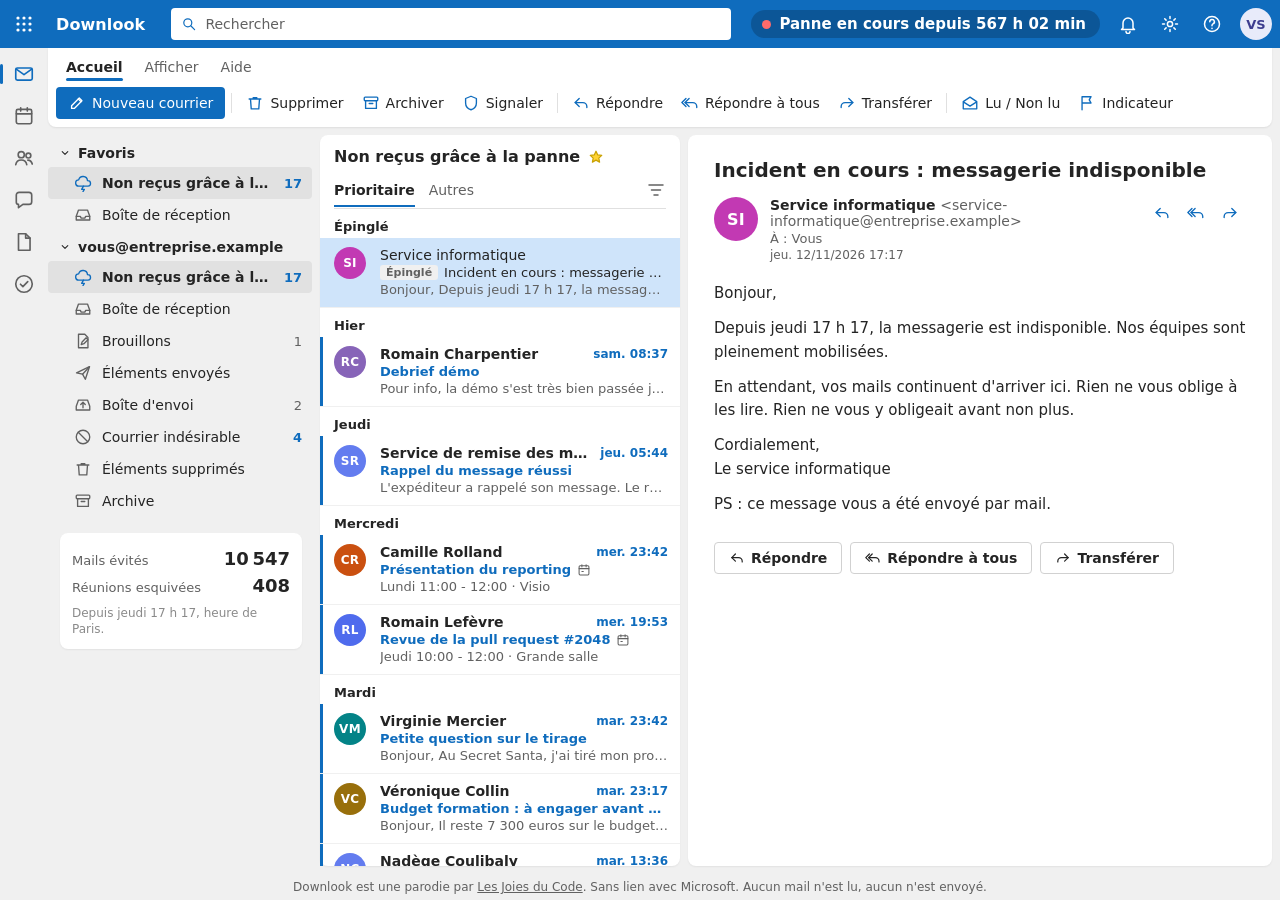
==== index.html @ 026e050f "Update pinned welcome mail" ====
<!doctype html>
<html lang="fr">
<head>
<meta charset="utf-8">
<meta name="viewport" content="width=device-width, initial-scale=1, viewport-fit=cover">
<title>Courrier - Downlook</title>
<meta name="description" content="Depuis jeudi 17 h 17, la messagerie est en panne. Downlook rassemble tous les mails que vous n'avez pas reçus. Ils continuent d'arriver. Enfin, de ne pas arriver. Une parodie des Joies du Code.">
<meta name="theme-color" content="#0f6cbd">
<link rel="icon" href="favicon.svg" type="image/svg+xml">
<link rel="icon" href="favicon-32.png" sizes="32x32" type="image/png">
<link rel="apple-touch-icon" href="apple-touch-icon.png">
<link rel="canonical" href="https://lesjoiesducode.github.io/downlook/">
<meta property="og:type" content="website">
<meta property="og:site_name" content="Les Joies du Code">
<meta property="og:locale" content="fr_FR">
<meta property="og:url" content="https://lesjoiesducode.github.io/downlook/">
<meta property="og:title" content="Downlook : tous les mails que la panne vous a épargnés">
<meta property="og:description" content="Le petit point rapide, la MEP du vendredi, le &quot;ça marche pas&quot;. Ils ne sont jamais arrivés. Ils continuent de ne pas arriver.">
<meta property="og:image" content="https://lesjoiesducode.github.io/downlook/og.png">
<meta property="og:image:width" content="1200">
<meta property="og:image:height" content="630">
<meta property="og:image:alt" content="Downlook, la boîte des mails non reçus pendant la panne. Une parodie des Joies du Code.">
<meta name="twitter:card" content="summary_large_image">
<meta name="twitter:title" content="Downlook : tous les mails que la panne vous a épargnés">
<meta name="twitter:description" content="Le petit point rapide, la MEP du vendredi, le &quot;ça marche pas&quot;. Ils ne sont jamais arrivés. Ils continuent de ne pas arriver.">
<meta name="twitter:image" content="https://lesjoiesducode.github.io/downlook/og.png">
<link rel="stylesheet" href="css/style.css?v=4">
</head>
<body>
<header class="topbar">
  <button class="menu-btn" id="menuBtn" aria-label="Dossiers"><i data-i="menu"></i></button>
  <button class="waffle" data-toast="apps" aria-label="Applications"><i data-i="dots"></i></button>
  <div class="brandname">Downlook</div>
  <button class="search" data-toast="search"><i data-i="search"></i><span>Rechercher</span></button>
  <div class="top-right">
    <div class="outage" id="outage" title="Durée de la panne"><span class="dot"></span><span id="outageText">Panne en cours</span></div>
    <button class="tb-ico" data-toast="bell" aria-label="Notifications"><i data-i="bell"></i></button>
    <button class="tb-ico" data-toast="settings" aria-label="Paramètres"><i data-i="gear"></i></button>
    <button class="tb-ico" data-toast="help" aria-label="Aide"><i data-i="help"></i></button>
    <div class="me" aria-hidden="true">VS</div>
  </div>
</header>

<div class="shell">
  <nav class="rail" aria-label="Applications">
    <button class="on" aria-label="Courrier"><i data-i="mail"></i></button>
    <button data-toast="calendar" aria-label="Calendrier"><i data-i="calendar"></i></button>
    <button data-toast="people" aria-label="Contacts"><i data-i="people"></i></button>
    <button data-toast="chat" aria-label="Messagerie instantanée"><i data-i="chat"></i></button>
    <button data-toast="files" aria-label="Fichiers"><i data-i="file"></i></button>
    <button data-toast="todo" aria-label="Tâches"><i data-i="check"></i></button>
  </nav>

  <div class="main">
    <div class="ribbon">
      <div class="tabs">
        <button class="on">Accueil</button>
        <button data-toast="view">Afficher</button>
        <button data-toast="help">Aide</button>
      </div>
      <div class="cmds">
        <button class="cmd primary" data-act="new"><i data-i="compose"></i>Nouveau courrier</button>
        <span class="sep"></span>
        <button class="cmd" data-act="delete"><i data-i="trash"></i>Supprimer</button>
        <button class="cmd" data-act="archive"><i data-i="archive"></i>Archiver</button>
        <button class="cmd" data-act="report"><i data-i="shield"></i>Signaler</button>
        <span class="sep"></span>
        <button class="cmd" data-act="reply"><i data-i="reply"></i>Répondre</button>
        <button class="cmd" data-act="replyall"><i data-i="replyall"></i>Répondre à tous</button>
        <button class="cmd" data-act="forward"><i data-i="forward"></i>Transférer</button>
        <span class="sep"></span>
        <button class="cmd" data-act="read"><i data-i="envopen"></i>Lu / Non lu</button>
        <button class="cmd" data-act="flag"><i data-i="flag"></i>Indicateur</button>
      </div>
    </div>

    <div class="info-bar" id="infoBar"><span id="infoText"></span><button id="infoReplay">Rejouer la panne</button></div>

    <div class="panes">
      <aside class="folders" id="folders">
        <div class="f-head"><i data-i="chev"></i>Favoris</div>
        <div id="favs"></div>
        <div class="f-head"><i data-i="chev"></i>vous@entreprise.example</div>
        <div id="flist"></div>
        <div class="stats">
          <div class="row"><span>Mails évités</span><b id="statMails">0</b></div>
          <div class="row"><span>Réunions esquivées</span><b id="statMeet">0</b></div>
          <div class="hint">Depuis jeudi 17 h 17, heure de Paris.</div>
        </div>
        <div class="mob-foot">Downlook est une parodie par <a href="https://lesjoiesducode.fr/?utm_source=downlook&amp;utm_medium=parodie&amp;utm_campaign=panne-outlook" target="_blank" rel="noopener">Les Joies du Code</a>. Aucun mail n'est lu ni envoyé.</div>
      </aside>

      <section class="list" aria-label="Liste des messages">
        <div class="l-head">
          <div class="l-title"><span id="listTitle">Non reçus grâce à la panne</span><i data-i="star"></i></div>
          <div class="l-tabs">
            <button class="on" id="tabFocus">Prioritaire</button>
            <button id="tabOther">Autres</button>
            <button class="filter" data-toast="filter" aria-label="Filtrer"><i data-i="filter"></i></button>
          </div>
        </div>
        <div class="l-stats" id="lStats"></div>
        <div class="items" id="items"></div>
      </section>

      <section class="read" id="read" aria-label="Volet de lecture"></section>
    </div>
  </div>
</div>

<footer class="footer">Downlook est une parodie par <a href="https://lesjoiesducode.fr/?utm_source=downlook&amp;utm_medium=parodie&amp;utm_campaign=panne-outlook" target="_blank" rel="noopener">Les Joies du Code</a>. Sans lien avec Microsoft. Aucun mail n'est lu, aucun n'est envoyé.</footer>

<div class="scrim" id="scrim"></div>
<div class="toasts" id="toasts" aria-live="polite"></div>

<div class="modal" id="endModal" role="dialog" aria-modal="true" aria-labelledby="endTitle">
  <div class="dialog">
    <h2 id="endTitle">La panne est terminée</h2>
    <div class="end-big" id="endDur"></div>
    <p>La panne est terminée après <span id="endDur2"></span>. Vos mails sont de nouveau là. Courage.</p>
    <div class="acts">
      <button class="btn" id="endClose">Fermer</button>
      <button class="btn primary" id="endReplay">Rejouer la panne</button>
    </div>
  </div>
</div>

<div class="modal" id="capModal" role="dialog" aria-modal="true" aria-labelledby="fwdSubject">
  <div class="dialog cap">
    <div class="fwd-head"><i data-i="forward"></i><h2 id="fwdSubject">TR:</h2><button class="x" id="capClose" aria-label="Fermer"><i data-i="decline"></i></button></div>
    <div class="fwd-line"><span>De</span>Vous</div>
    <div class="fwd-line"><span>À</span>Un collègue qui ne l'a pas reçu non plus</div>
    <img id="capImg" alt="Aperçu du mail transféré">
    <div class="acts">
      <button class="btn" id="capCopy" hidden><i data-i="image"></i>Copier l'image</button>
      <a class="btn" id="capDl" download="downlook.png" href="#"><i data-i="download"></i>Télécharger</a>
      <button class="btn" id="capShare" hidden><i data-i="share"></i>Partager</button>
      <a class="btn" id="fwdLinkedin" href="#" target="_blank" rel="noopener">LinkedIn</a>
      <a class="btn" id="fwdX" href="#" target="_blank" rel="noopener">X</a>
      <button class="btn primary" id="fwdLink" hidden><i data-i="link"></i>Copier le lien</button>
    </div>
  </div>
</div>

<script src="js/mails-special.js?v=4"></script>
<script src="js/mails-extra.js?v=1"></script>
<script src="js/app.js?v=5"></script>
</body>
</html>
---- css/style.css ----
/* Downlook : faux webmail parodique. Icônes et visuels maison, aucun asset Microsoft. */
:root {
  --brand: #0f6cbd;
  --brand-dark: #115ea3;
  --brand-light: #ebf3fc;
  --sel: #cfe4fa;
  --bg: #f0f0f0;
  --pane: #ffffff;
  --text: #242424;
  --muted: #616161;
  --faint: #8a8a8a;
  --line: #e0e0e0;
  --hover: #f5f5f5;
  --red: #c50f1f;
  --gold: #a76a00;
  --gold-bg: #fff4ce;
  --font: "Segoe UI", "Segoe UI Web (West European)", system-ui, -apple-system, BlinkMacSystemFont, Roboto, "Helvetica Neue", Arial, sans-serif;
}
* { box-sizing: border-box; }
html, body { height: 100%; margin: 0; }
body {
  font-family: var(--font); font-size: 14px; color: var(--text); background: var(--bg);
  overflow: hidden; -webkit-font-smoothing: antialiased; -webkit-tap-highlight-color: transparent;
}
button { font: inherit; color: inherit; background: none; border: 0; cursor: pointer; padding: 0; }
a { color: var(--brand); }
svg { display: block; flex: none; }
.ico { width: 20px; height: 20px; fill: none; stroke: currentColor; stroke-width: 1.5; stroke-linecap: round; stroke-linejoin: round; }

/* ---------- Barre du haut ---------- */
.topbar {
  height: 48px; background: var(--brand); color: #fff; display: flex; align-items: center;
  padding: 0 8px 0 0; gap: 8px; position: relative; z-index: 5;
}
.topbar .waffle { width: 48px; height: 48px; display: grid; place-items: center; }
.topbar .waffle:hover, .topbar .tb-ico:hover { background: var(--brand-dark); }
.brandname { font-size: 16px; font-weight: 600; letter-spacing: .1px; padding-right: 12px; white-space: nowrap; }
.menu-btn { display: none; width: 44px; height: 48px; place-items: center; }
.search {
  flex: 1; max-width: 560px; margin: 0 auto; height: 32px; border-radius: 4px; background: #fff;
  color: var(--muted); display: flex; align-items: center; gap: 8px; padding: 0 10px; text-align: left;
}
.search .ico { width: 16px; height: 16px; color: var(--brand); }
.top-right { display: flex; align-items: center; gap: 2px; margin-left: auto; }
.outage {
  display: flex; align-items: center; gap: 8px; background: rgba(0,0,0,.2); border-radius: 16px;
  padding: 5px 14px 5px 11px; font-size: 15px; font-weight: 600; white-space: nowrap; margin-right: 6px; font-variant-numeric: tabular-nums;
}
.outage .dot { width: 9px; height: 9px; border-radius: 50%; background: #ff6b6b; box-shadow: 0 0 0 0 rgba(255,107,107,.7); animation: pulse 2s infinite; }
.outage .sm { display: none; }
.outage.ended .dot { background: #6ee7a0; animation: none; }
@keyframes pulse { 0% { box-shadow: 0 0 0 0 rgba(255,107,107,.7); } 70% { box-shadow: 0 0 0 7px rgba(255,107,107,0); } 100% { box-shadow: 0 0 0 0 rgba(255,107,107,0); } }
.tb-ico { width: 40px; height: 48px; display: grid; place-items: center; }
.me {
  width: 32px; height: 32px; border-radius: 50%; background: #e8ebfa; color: #3d3d8f; font-weight: 600;
  font-size: 13px; display: grid; place-items: center; margin-left: 6px;
}

/* ---------- Corps ---------- */
.shell { display: flex; height: calc(100% - 48px - 26px); }
.rail { width: 48px; display: flex; flex-direction: column; align-items: center; padding-top: 6px; gap: 2px; }
.rail button { width: 40px; height: 40px; border-radius: 6px; display: grid; place-items: center; color: var(--muted); position: relative; }
.rail button:hover { background: #e6e6e6; }
.rail button.on { color: var(--brand); }
.rail button.on::before { content: ""; position: absolute; left: -4px; top: 10px; bottom: 10px; width: 3px; border-radius: 2px; background: var(--brand); }
.rail .ico { width: 22px; height: 22px; }
.main { flex: 1; display: flex; flex-direction: column; min-width: 0; padding: 0 8px 8px 0; }

/* Ruban */
.ribbon { background: var(--pane); border-radius: 0 0 8px 8px; box-shadow: 0 1px 2px rgba(0,0,0,.08); margin-bottom: 8px; }
.tabs { display: flex; gap: 2px; padding: 4px 8px 0; }
.tabs button { padding: 7px 10px 8px; font-size: 14px; color: var(--muted); position: relative; border-radius: 4px; }
.tabs button.on { color: var(--text); font-weight: 600; }
.tabs button.on::after { content: ""; position: absolute; left: 10px; right: 10px; bottom: 2px; height: 3px; border-radius: 2px; background: var(--brand); }
.tabs button:hover { background: var(--hover); }
.cmds { display: flex; align-items: center; gap: 2px; padding: 4px 8px 8px; overflow: hidden; }
.cmd { display: flex; align-items: center; gap: 6px; height: 32px; padding: 0 8px; border-radius: 4px; white-space: nowrap; }
.cmd:hover { background: var(--hover); }
.cmd .ico { width: 18px; height: 18px; color: var(--brand); }
.cmd.primary { background: var(--brand); color: #fff; padding: 0 12px; }
.cmd.primary .ico { color: #fff; }
.cmd.primary:hover { background: var(--brand-dark); }
.cmd.accent { color: var(--brand); font-weight: 600; border: 1px solid #b4d6fa; }
.sep { width: 1px; height: 20px; background: var(--line); margin: 0 4px; flex: none; }

.info-bar {
  display: none; background: #fff4ce; border: 1px solid #f2d68b; color: #4d3800; border-radius: 6px;
  padding: 8px 12px; margin-bottom: 8px; font-size: 13px; align-items: center; gap: 10px;
}
.info-bar.show { display: flex; }
.info-bar button { color: var(--brand); font-weight: 600; margin-left: auto; }

.panes { flex: 1; display: flex; gap: 8px; min-height: 0; }

/* Volet des dossiers */
.folders { width: 264px; flex: none; overflow-y: auto; padding: 2px 0 8px; }
.f-head { display: flex; align-items: center; gap: 6px; padding: 8px 10px 6px; font-weight: 600; font-size: 14px; }
.f-head .ico { width: 14px; height: 14px; }
.folder {
  width: 100%; display: flex; align-items: center; gap: 10px; padding: 0 10px 0 26px; height: 32px;
  border-radius: 4px; text-align: left; font-size: 14px;
}
.folder .ico { width: 18px; height: 18px; color: var(--muted); }
.folder:hover { background: #e6e6e6; }
.folder.on { background: #e1e1e1; font-weight: 600; }
.folder.on .ico { color: var(--brand); }
.folder .name { flex: 1; overflow: hidden; text-overflow: ellipsis; white-space: nowrap; }
.folder .count { color: var(--brand); font-weight: 600; font-size: 13px; }
.folder .count.grey { color: var(--muted); font-weight: 400; }
.stats { margin: 16px 10px 0 12px; padding: 12px; background: var(--pane); border-radius: 8px; box-shadow: 0 1px 2px rgba(0,0,0,.06); }
.stats .row { display: flex; justify-content: space-between; align-items: baseline; padding: 3px 0; font-size: 13px; color: var(--muted); }
.stats .row b { font-size: 18px; color: var(--text); font-variant-numeric: tabular-nums; }
.stats .hint { font-size: 12px; color: var(--faint); margin-top: 6px; line-height: 1.35; }

/* Liste des messages */
.list { width: 360px; flex: none; background: var(--pane); border-radius: 8px; display: flex; flex-direction: column; min-height: 0; box-shadow: 0 1px 2px rgba(0,0,0,.06); }
.l-head { padding: 12px 14px 0; }
.l-title { display: flex; align-items: center; gap: 8px; font-size: 16px; font-weight: 600; }
.l-title .ico { width: 16px; height: 16px; color: #c9a100; fill: #ffd335; stroke: #c9a100; }
.l-tabs { display: flex; align-items: center; gap: 14px; margin-top: 8px; border-bottom: 1px solid var(--line); }
.l-tabs button { padding: 6px 0 8px; font-size: 14px; color: var(--muted); position: relative; }
.l-tabs button.on { color: var(--text); font-weight: 600; }
.l-tabs button.on::after { content: ""; position: absolute; left: 0; right: 0; bottom: -1px; height: 2px; background: var(--brand); }
.l-tabs .filter { margin-left: auto; color: var(--muted); }
.l-stats { display: none; font-size: 12px; color: var(--muted); padding: 6px 14px 0; }
.items { flex: 1; overflow-y: auto; overscroll-behavior: contain; }
.grp { padding: 10px 14px 4px; font-size: 13px; font-weight: 600; color: var(--text); display: flex; align-items: center; gap: 6px; }
.item {
  display: grid; grid-template-columns: 36px 1fr auto; gap: 2px 10px; padding: 9px 12px 10px 14px; position: relative;
  border-bottom: 1px solid #f0f0f0; cursor: pointer; width: 100%; text-align: left;
}
.item:hover { background: var(--hover); }
.item.sel { background: var(--sel); }
.item.unread::before { content: ""; position: absolute; left: 0; top: 0; bottom: 0; width: 3px; background: var(--brand); }
.item .av { grid-row: 1 / span 3; }
.item .from { font-size: 14px; overflow: hidden; white-space: nowrap; text-overflow: ellipsis; }
.item.unread .from { font-weight: 600; }
.item .time { font-size: 12px; color: var(--muted); white-space: nowrap; align-self: center; }
.item.unread .time { color: var(--brand); font-weight: 600; }
.item .subj { grid-column: 2 / span 2; font-size: 13px; overflow: hidden; white-space: nowrap; text-overflow: ellipsis; display: flex; gap: 6px; align-items: center; }
.item.unread .subj { color: var(--brand); font-weight: 600; }
.item .subj .s { overflow: hidden; text-overflow: ellipsis; }
.item .prev { grid-column: 2 / span 2; font-size: 13px; color: var(--muted); overflow: hidden; white-space: nowrap; text-overflow: ellipsis; }
.item .marks { display: inline-flex; gap: 4px; align-items: center; flex: none; }
.item .marks .ico { width: 14px; height: 14px; color: var(--muted); }
.imp { color: var(--red); font-weight: 700; flex: none; }
.badge { font-size: 11px; font-weight: 600; padding: 1px 6px; border-radius: 3px; flex: none; }
.badge.rare { background: var(--gold-bg); color: var(--gold); border: 1px solid #f2d68b; }
.badge.inv { background: var(--brand-light); color: var(--brand); }
.badge.pin { background: #f0f0f0; color: var(--muted); }
.item.arrive { animation: arrive .45s ease-out; }
@keyframes arrive { from { opacity: 0; transform: translateY(-14px); background: #e8f2fd; } to { opacity: 1; transform: none; } }
.item.leaving { animation: leave 1.4s ease-in forwards; pointer-events: none; }
.item .fate { display: none; }
.item.leaving .fate { display: block; position: absolute; inset: 0; background: rgba(255,255,255,.92); color: var(--red); font-weight: 600; font-size: 13px; display: flex; align-items: center; justify-content: center; gap: 6px; }
@keyframes leave { 0% { opacity: 1; } 55% { opacity: 1; transform: none; max-height: 90px; } 100% { opacity: 0; transform: translateX(60%) rotate(4deg); max-height: 0; padding: 0; } }
.empty { padding: 48px 24px; text-align: center; color: var(--muted); }
.empty .big { font-size: 16px; color: var(--text); font-weight: 600; margin: 14px 0 6px; }
.empty svg { margin: 0 auto; width: 96px; height: 96px; }

/* Pastilles à initiales */
.av { width: 32px; height: 32px; border-radius: 50%; color: #fff; font-size: 12px; font-weight: 600; display: grid; place-items: center; letter-spacing: .3px; }
.av.lg { width: 44px; height: 44px; font-size: 16px; }

/* Volet de lecture */
.read { flex: 1; min-width: 0; background: var(--pane); border-radius: 8px; overflow-y: auto; box-shadow: 0 1px 2px rgba(0,0,0,.06); position: relative; }
.r-mobilebar { display: none; }
.r-inner { padding: 18px 26px 40px; max-width: 980px; }
.r-subject { font-size: 20px; font-weight: 600; margin: 4px 0 14px; line-height: 1.3; display: flex; gap: 10px; align-items: flex-start; }
.r-subject .badge { margin-top: 4px; }
.r-card { border-radius: 8px; }
.r-from { display: flex; gap: 12px; align-items: flex-start; }
.r-from .who { flex: 1; min-width: 0; }
.r-from .name { font-weight: 600; font-size: 14px; }
.r-from .addr { color: var(--muted); font-weight: 400; }
.r-from .to { color: var(--muted); font-size: 13px; margin-top: 2px; }
.r-from .date { color: var(--muted); font-size: 12px; margin-top: 2px; }
.r-acts { display: flex; gap: 2px; flex: none; }
.r-acts button { width: 32px; height: 32px; border-radius: 4px; display: grid; place-items: center; color: var(--brand); }
.r-acts button:hover { background: var(--hover); }
.r-acts .ico { width: 18px; height: 18px; }
.banner { margin: 14px 0 0; padding: 8px 12px; border-radius: 4px; font-size: 13px; display: flex; gap: 8px; align-items: center; }
.banner.rare { background: var(--gold-bg); color: #4d3800; border: 1px solid #f2d68b; }
.banner.imp { background: #fdf3f4; color: #8a1520; }
.banner.ghost { background: #fdf3f4; color: #8a1520; }
.atts { display: flex; flex-wrap: wrap; gap: 8px; margin-top: 14px; }
.att { display: flex; align-items: center; gap: 8px; border: 1px solid var(--line); border-radius: 4px; padding: 6px 10px; font-size: 13px; max-width: 100%; }
.att .ico { color: var(--muted); width: 18px; height: 18px; }
.att span { overflow: hidden; text-overflow: ellipsis; white-space: nowrap; }
.r-body { margin-top: 20px; font-size: 15px; line-height: 1.55; max-width: 700px; overflow-wrap: anywhere; }
.r-body p { margin: 0 0 12px; }
.r-body a { word-break: break-word; }
.meme { margin: 6px 0 12px; max-width: 520px; }
.meme img { width: 100%; height: auto; border-radius: 4px; border: 1px solid var(--line); display: block; background: #f5f5f5; min-height: 120px; }
.meme .cap { font-size: 12px; color: var(--muted); margin-top: 6px; }
.tag { margin-top: 18px; padding: 10px 12px; background: #f5f5f5; border-left: 3px solid #c8c8c8; color: var(--muted); font-size: 13px; font-style: italic; max-width: 700px; }
.r-foot { margin-top: 26px; display: flex; gap: 8px; flex-wrap: wrap; }
.btn { height: 32px; padding: 0 14px; border-radius: 4px; border: 1px solid #d1d1d1; background: #fff; display: inline-flex; align-items: center; gap: 6px; font-weight: 600; font-size: 14px; }
.btn:hover { background: var(--hover); }
.btn .ico { width: 16px; height: 16px; }
.btn.primary { background: var(--brand); color: #fff; border-color: var(--brand); }
.btn.primary:hover { background: var(--brand-dark); }
.status-line { margin-top: 18px; font-size: 12px; color: var(--faint); }

/* Invitation */
.invite { margin-top: 16px; border: 1px solid var(--line); border-radius: 8px; overflow: hidden; max-width: 700px; }
.invite .i-top { display: flex; gap: 14px; padding: 14px 16px; align-items: flex-start; }
.invite .cal { width: 46px; flex: none; border-radius: 6px; overflow: hidden; text-align: center; border: 1px solid var(--line); }
.invite .cal .m { background: var(--brand); color: #fff; font-size: 11px; font-weight: 600; padding: 2px 0; text-transform: uppercase; }
.invite .cal .d { font-size: 20px; font-weight: 600; padding: 2px 0 4px; }
.invite .i-title { font-weight: 600; font-size: 15px; }
.invite .i-meta { color: var(--muted); font-size: 13px; margin-top: 3px; line-height: 1.45; }
.invite .i-btns { display: flex; gap: 8px; padding: 10px 16px 14px; position: relative; min-height: 56px; flex-wrap: wrap; }
.invite .i-btns .btn { font-weight: 600; }
.btn.accept .ico { color: #107c10; }
.btn.tent .ico { color: #8a8886; }
.btn.decline .ico { color: var(--red); }
.btn.flee { transition: transform .18s ease-out; position: relative; z-index: 2; }
.invite.ghosted { opacity: .55; filter: grayscale(1); }

/* Notifications */
.toasts { position: fixed; right: 16px; bottom: 40px; display: flex; flex-direction: column; gap: 8px; z-index: 40; pointer-events: none; }
.toast {
  pointer-events: auto; background: #fff; border-radius: 8px; box-shadow: 0 8px 24px rgba(0,0,0,.18), 0 0 2px rgba(0,0,0,.2);
  width: 340px; max-width: calc(100vw - 32px); padding: 12px 14px; display: flex; gap: 10px; align-items: flex-start; animation: tin .25s ease-out;
}
.toast.msg { cursor: pointer; }
.toast .t-body { min-width: 0; flex: 1; }
.toast .t-title { font-weight: 600; font-size: 13px; overflow: hidden; text-overflow: ellipsis; white-space: nowrap; }
.toast .t-text { font-size: 13px; color: var(--muted); overflow: hidden; text-overflow: ellipsis; display: -webkit-box; -webkit-line-clamp: 2; -webkit-box-orient: vertical; }
.toast.out { animation: tout .25s ease-in forwards; }
@keyframes tin { from { opacity: 0; transform: translateY(10px); } to { opacity: 1; transform: none; } }
@keyframes tout { to { opacity: 0; transform: translateY(10px); } }

/* Bas de page */
.footer { height: 26px; line-height: 26px; text-align: center; font-size: 12px; color: var(--muted); padding: 0 12px; white-space: nowrap; overflow: hidden; }
.footer a { color: var(--muted); }
.footer, .mob-foot { text-overflow: ellipsis; }

/* Fenêtres modales */
.modal { position: fixed; inset: 0; background: rgba(0,0,0,.4); display: none; align-items: center; justify-content: center; z-index: 50; padding: 16px; }
.modal.show { display: flex; }
.dialog { background: #fff; border-radius: 8px; box-shadow: 0 24px 48px rgba(0,0,0,.25); max-width: 560px; width: 100%; max-height: calc(100% - 16px); overflow: auto; padding: 22px 24px 20px; }
.dialog h2 { margin: 0 0 10px; font-size: 20px; font-weight: 600; }
.dialog p { margin: 0 0 10px; line-height: 1.5; color: #3b3b3b; }
.dialog .acts { display: flex; gap: 8px; justify-content: flex-end; flex-wrap: wrap; margin-top: 16px; }
.dialog.cap { max-width: 640px; }
.fwd-head { display: flex; align-items: center; gap: 10px; margin-bottom: 10px; }
.fwd-head .ico { color: var(--brand); }
.fwd-head h2 { flex: 1; margin: 0; font-size: 18px; overflow: hidden; text-overflow: ellipsis; white-space: nowrap; }
.fwd-head .x { width: 32px; height: 32px; display: grid; place-items: center; border-radius: 4px; color: var(--muted); }
.fwd-head .x:hover { background: var(--hover); }
.fwd-line { display: flex; gap: 12px; padding: 7px 0; border-bottom: 1px solid var(--line); font-size: 14px; }
.fwd-line span { width: 26px; color: var(--muted); }
.dialog.cap .acts { justify-content: flex-start; }
.dialog.cap .acts a.btn { text-decoration: none; color: var(--text); }
.dialog.cap img { margin-top: 14px; }
.dialog.cap img { width: 100%; height: auto; border: 1px solid var(--line); border-radius: 4px; display: block; }
.end-big { font-size: 34px; font-weight: 700; color: var(--brand); margin: 6px 0 12px; font-variant-numeric: tabular-nums; }

/* Tiroir mobile */
.scrim { display: none; }

/* ---------- Mobile ---------- */
@media (max-width: 860px) {
  .rail, .ribbon, .top-right .tb-ico, .topbar .waffle { display: none; }
  .menu-btn { display: grid; }
  .brandname { padding-right: 4px; font-size: 17px; }
  .search { display: none; }
  .outage { font-size: 14px; padding: 5px 11px 5px 9px; margin-right: 0; }
  .outage .lg { display: none; }
  .outage .sm { display: inline; }
  .topbar { overflow: hidden; }
  .me { width: 30px; height: 30px; margin-left: 4px; }
  .shell { height: calc(100% - 48px); }
  .main { padding: 0; }
  .panes { gap: 0; }
  .info-bar { margin: 6px 6px 0; }
  .folders {
    position: fixed; top: 0; left: 0; bottom: 0; width: 290px; max-width: 86vw; background: var(--bg); z-index: 30;
    transform: translateX(-102%); transition: transform .22s ease-out; padding-top: 10px; box-shadow: 0 0 30px rgba(0,0,0,.2);
  }
  body.drawer .folders { transform: none; }
  body.drawer .scrim { display: block; position: fixed; inset: 0; background: rgba(0,0,0,.35); z-index: 25; }
  .list { width: 100%; border-radius: 0; box-shadow: none; }
  .l-stats { display: block; }
  .read { position: fixed; inset: 0; z-index: 20; border-radius: 0; transform: translateX(100%); transition: transform .22s ease-out; visibility: hidden; }
  body.reading .read { transform: none; visibility: visible; }
  .r-mobilebar {
    display: flex; position: sticky; top: 0; height: 48px; background: var(--brand); color: #fff; align-items: center; z-index: 3; padding-right: 4px;
  }
  .r-mobilebar button { height: 48px; padding: 0 10px; display: flex; align-items: center; gap: 6px; font-size: 14px; }
  .r-mobilebar .back { padding: 0 6px 0 10px; }
  .r-mobilebar .sp { flex: 1; }
  .r-inner { padding: 14px 16px 60px; }
  .r-subject { font-size: 19px; }
  .r-acts { display: none; }
  .r-body { font-size: 15px; }
  .footer { display: none; }
  .toasts { left: 8px; right: 8px; top: 54px; bottom: auto; align-items: center; }
  .toast { width: 100%; }
  .stats { margin-top: 14px; }
  .folders .mob-foot { display: block; }
}
.mob-foot { display: none; margin: 18px 12px 0; font-size: 12px; color: var(--muted); line-height: 1.4; }
.mob-foot a { color: var(--muted); }

@media (prefers-reduced-motion: reduce) {
  *, *::before, *::after { animation: none !important; transition: none !important; }
  .item.leaving { display: none; }
}
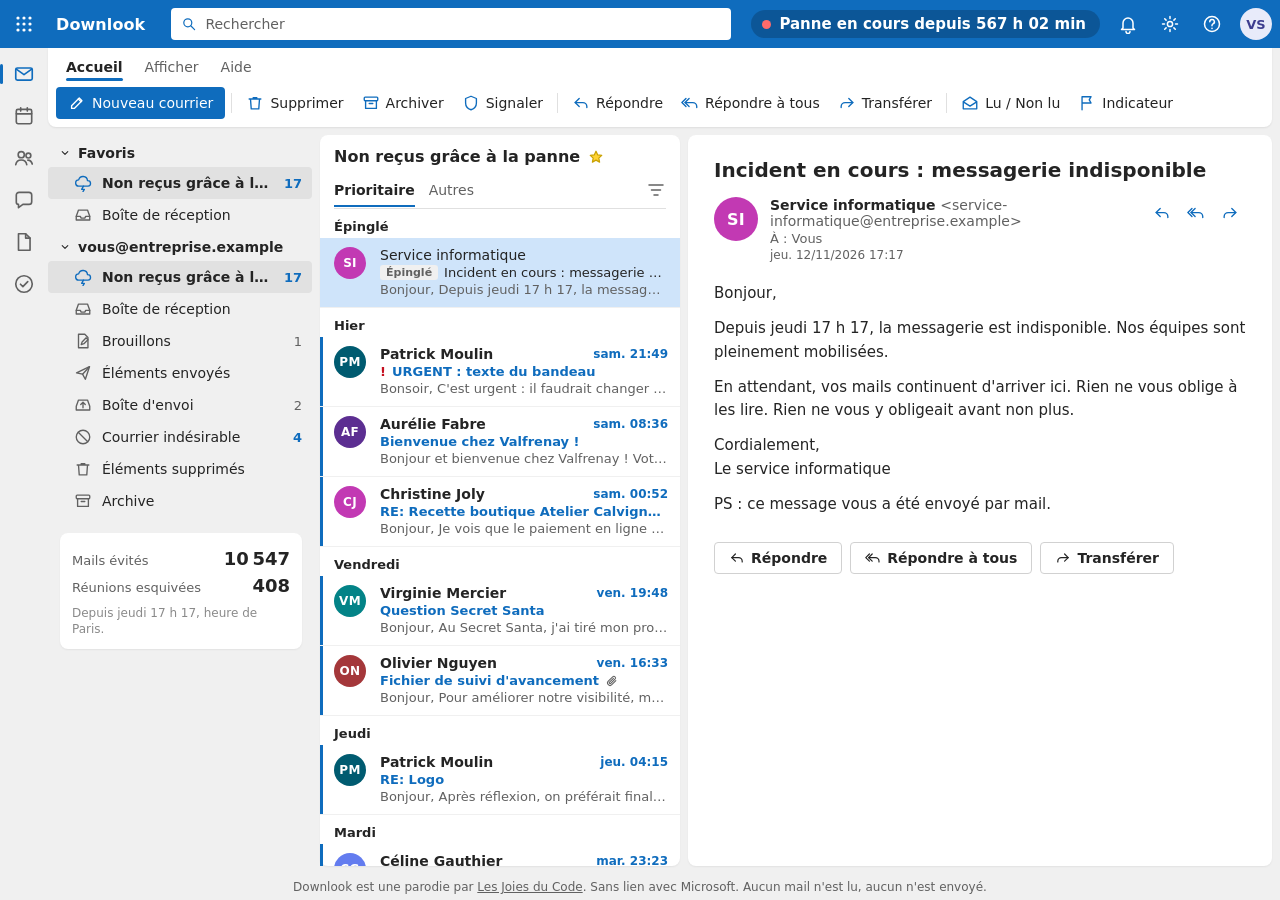
==== commit c77bfc47: "Add mail deletion, scheduled invites and new share image" ====
--- a/index.html
+++ b/index.html
@@ -16,15 +16,17 @@
 <meta property="og:url" content="https://lesjoiesducode.github.io/downlook/">
 <meta property="og:title" content="Downlook : tous les mails que la panne vous a épargnés">
 <meta property="og:description" content="Le petit point rapide, la MEP du vendredi, le &quot;ça marche pas&quot;. Ils ne sont jamais arrivés. Ils continuent de ne pas arriver.">
-<meta property="og:image" content="https://lesjoiesducode.github.io/downlook/og.png">
+<meta property="og:image" content="https://lesjoiesducode.github.io/downlook/og-image.jpg">
+<meta property="og:image:type" content="image/jpeg">
 <meta property="og:image:width" content="1200">
-<meta property="og:image:height" content="630">
-<meta property="og:image:alt" content="Downlook, la boîte des mails non reçus pendant la panne. Une parodie des Joies du Code.">
+<meta property="og:image:height" content="675">
+<meta property="og:image:alt" content="Downlook, une parodie de webmail par Les Joies du Code">
 <meta name="twitter:card" content="summary_large_image">
 <meta name="twitter:title" content="Downlook : tous les mails que la panne vous a épargnés">
 <meta name="twitter:description" content="Le petit point rapide, la MEP du vendredi, le &quot;ça marche pas&quot;. Ils ne sont jamais arrivés. Ils continuent de ne pas arriver.">
-<meta name="twitter:image" content="https://lesjoiesducode.github.io/downlook/og.png">
-<link rel="stylesheet" href="css/style.css?v=4">
+<meta name="twitter:image" content="https://lesjoiesducode.github.io/downlook/og-image.jpg">
+<meta name="twitter:image:alt" content="Downlook, une parodie de webmail par Les Joies du Code">
+<link rel="stylesheet" href="css/style.css?v=6">
 </head>
 <body>
 <header class="topbar">
@@ -142,8 +144,8 @@
   </div>
 </div>
 
-<script src="js/mails-special.js?v=4"></script>
-<script src="js/mails-extra.js?v=1"></script>
-<script src="js/app.js?v=5"></script>
+<script src="js/mails-special.js?v=5"></script>
+<script src="js/mails-extra.js?v=2"></script>
+<script src="js/app.js?v=7"></script>
 </body>
 </html>
--- a/css/style.css
+++ b/css/style.css
@@ -143,6 +143,14 @@
 .item .prev { grid-column: 2 / span 2; font-size: 13px; color: var(--muted); overflow: hidden; white-space: nowrap; text-overflow: ellipsis; }
 .item .marks { display: inline-flex; gap: 4px; align-items: center; flex: none; }
 .item .marks .ico { width: 14px; height: 14px; color: var(--muted); }
+.item .del { position: absolute; right: 8px; top: 7px; width: 28px; height: 28px; border-radius: 4px; display: none; place-items: center; color: var(--muted); background: inherit; }
+.item:hover .del { display: grid; }
+.item:hover .time { visibility: hidden; }
+.item .del:hover { background: #e6e6e6; color: var(--red); }
+.item .del .ico { width: 16px; height: 16px; }
+.toast.undo { align-items: center; }
+.undo-btn { color: var(--brand); font-weight: 600; padding: 4px 8px; border-radius: 4px; flex: none; }
+.undo-btn:hover { background: var(--brand-light); }
 .imp { color: var(--red); font-weight: 700; flex: none; }
 .badge { font-size: 11px; font-weight: 600; padding: 1px 6px; border-radius: 3px; flex: none; }
 .badge.rare { background: var(--gold-bg); color: var(--gold); border: 1px solid #f2d68b; }
@@ -289,6 +297,7 @@
   .r-mobilebar {
     display: flex; position: sticky; top: 0; height: 48px; background: var(--brand); color: #fff; align-items: center; z-index: 3; padding-right: 4px;
   }
+  .item .del { display: none !important; }
   .r-mobilebar button { height: 48px; padding: 0 10px; display: flex; align-items: center; gap: 6px; font-size: 14px; }
   .r-mobilebar .back { padding: 0 6px 0 10px; }
   .r-mobilebar .sp { flex: 1; }
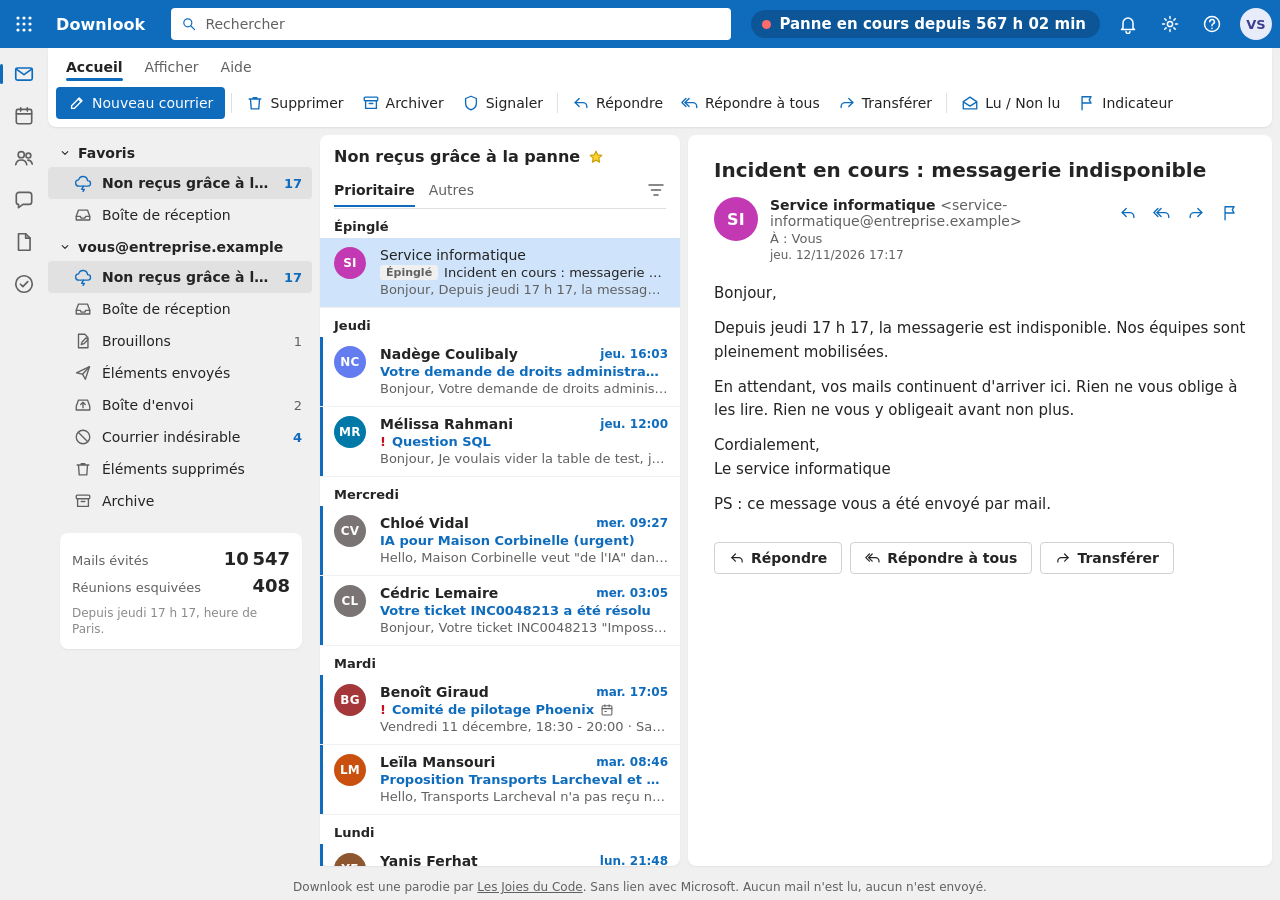
==== commit cb557933: "Add compose, archive, flags and job priorities" ====
--- a/index.html
+++ b/index.html
@@ -26,7 +26,7 @@
 <meta name="twitter:description" content="Le petit point rapide, la MEP du vendredi, le &quot;ça marche pas&quot;. Ils ne sont jamais arrivés. Ils continuent de ne pas arriver.">
 <meta name="twitter:image" content="https://lesjoiesducode.github.io/downlook/og-image.jpg">
 <meta name="twitter:image:alt" content="Downlook, une parodie de webmail par Les Joies du Code">
-<link rel="stylesheet" href="css/style.css?v=6">
+<link rel="stylesheet" href="css/style.css?v=7">
 </head>
 <body>
 <header class="topbar">
@@ -112,6 +112,14 @@
 
 <footer class="footer">Downlook est une parodie par <a href="https://lesjoiesducode.fr/?utm_source=downlook&amp;utm_medium=parodie&amp;utm_campaign=panne-outlook" target="_blank" rel="noopener">Les Joies du Code</a>. Sans lien avec Microsoft. Aucun mail n'est lu, aucun n'est envoyé.</footer>
 
+<div class="compose" id="compose" role="dialog" aria-label="Rédaction d'un message">
+  <div class="cmp-head"><span id="cmpTitle">Nouveau message</span><button id="cmpClose" aria-label="Fermer"><i data-i="decline"></i></button></div>
+  <div class="cmp-bar"><button class="btn primary" id="cmpSend"><i data-i="send"></i>Envoyer</button><button class="btn" id="cmpDiscard"><i data-i="trash"></i>Ignorer</button></div>
+  <div class="cmp-line"><span>À</span><div class="cmp-field" id="cmpTo" contenteditable="plaintext-only" role="textbox" aria-label="À" spellcheck="false" autocapitalize="off"></div></div>
+  <div class="cmp-line"><span>Objet</span><div class="cmp-field" id="cmpSubject" contenteditable="plaintext-only" role="textbox" aria-label="Objet"></div></div>
+  <div class="cmp-body" id="cmpBody" contenteditable="true" role="textbox" aria-multiline="true" aria-label="Corps du message"></div>
+</div>
+<button class="fab" data-act="new" aria-label="Nouveau courrier"><i data-i="compose"></i>Nouveau courrier</button>
 <div class="scrim" id="scrim"></div>
 <div class="toasts" id="toasts" aria-live="polite"></div>
 
@@ -146,6 +154,6 @@
 
 <script src="js/mails-special.js?v=5"></script>
 <script src="js/mails-extra.js?v=2"></script>
-<script src="js/app.js?v=7"></script>
+<script src="js/app.js?v=8"></script>
 </body>
 </html>
--- a/css/style.css
+++ b/css/style.css
@@ -143,6 +143,21 @@
 .item .prev { grid-column: 2 / span 2; font-size: 13px; color: var(--muted); overflow: hidden; white-space: nowrap; text-overflow: ellipsis; }
 .item .marks { display: inline-flex; gap: 4px; align-items: center; flex: none; }
 .item .marks .ico { width: 14px; height: 14px; color: var(--muted); }
+.hacts { position: absolute; right: 6px; top: 6px; display: none; gap: 1px; background: inherit; border-radius: 4px; }
+.item:hover .hacts { display: flex; }
+.hacts button { width: 26px; height: 26px; border-radius: 4px; display: grid; place-items: center; color: var(--muted); }
+.hacts button:hover { background: #e6e6e6; color: var(--brand); }
+.hacts button[data-hact="delete"]:hover { color: var(--red); }
+.hacts button.on { color: #c50f1f; }
+.hacts .ico { width: 15px; height: 15px; }
+.item.flagged { background: #fdf6f6; }
+.item.flagged.sel { background: var(--sel); }
+.item .marks .flagged { color: #c50f1f; fill: #f4b9bf; }
+.badge.pend { background: #fff4ce; color: #8a5a00; }
+.banner.flag { background: #fdf3f4; color: #8a1520; }
+.banner.pend { background: #fff4ce; color: #4d3800; }
+.r-acts button.on, .r-mobacts button.on { color: #c50f1f; }
+.r-mobacts { display: none; }
 .item .del { position: absolute; right: 8px; top: 7px; width: 28px; height: 28px; border-radius: 4px; display: none; place-items: center; color: var(--muted); background: inherit; }
 .item:hover .del { display: grid; }
 .item:hover .time { visibility: hidden; }
@@ -266,6 +281,24 @@
 .dialog.cap img { width: 100%; height: auto; border: 1px solid var(--line); border-radius: 4px; display: block; }
 .end-big { font-size: 34px; font-weight: 700; color: var(--brand); margin: 6px 0 12px; font-variant-numeric: tabular-nums; }
 
+.fab { display: none; }
+
+/* Fenêtre de rédaction */
+.compose {
+  position: fixed; right: 16px; bottom: 34px; width: 560px; max-width: calc(100vw - 32px); height: 470px; max-height: calc(100vh - 100px);
+  background: #fff; border-radius: 8px; box-shadow: 0 16px 40px rgba(0,0,0,.25), 0 0 2px rgba(0,0,0,.2); z-index: 48; display: none; flex-direction: column; overflow: hidden;
+}
+.compose.show { display: flex; }
+.cmp-head { display: flex; align-items: center; justify-content: space-between; padding: 10px 12px 6px 16px; font-weight: 600; font-size: 15px; }
+.cmp-head span { overflow: hidden; text-overflow: ellipsis; white-space: nowrap; }
+.cmp-head button { width: 30px; height: 30px; border-radius: 4px; display: grid; place-items: center; color: var(--muted); flex: none; }
+.cmp-bar { display: flex; gap: 8px; padding: 4px 16px 8px; }
+.cmp-line { display: flex; align-items: center; gap: 10px; margin: 0 16px; border-bottom: 1px solid var(--line); min-height: 38px; }
+.cmp-line span { color: var(--muted); width: 44px; flex: none; font-size: 14px; }
+.cmp-field { flex: 1; outline: none; font-size: 14px; padding: 8px 0; white-space: nowrap; overflow: hidden; }
+.cmp-body { flex: 1; overflow: auto; outline: none; padding: 12px 16px; font-size: 15px; line-height: 1.5; }
+.cmp-body .quote { border-top: 1px solid var(--line); padding-top: 10px; color: var(--muted); font-size: 14px; }
+
 /* Tiroir mobile */
 .scrim { display: none; }
 
@@ -297,7 +330,14 @@
   .r-mobilebar {
     display: flex; position: sticky; top: 0; height: 48px; background: var(--brand); color: #fff; align-items: center; z-index: 3; padding-right: 4px;
   }
-  .item .del { display: none !important; }
+  .item .del, .hacts { display: none !important; }
+  .fab { display: flex; position: fixed; right: 16px; bottom: 20px; z-index: 15; align-items: center; gap: 8px; height: 48px; padding: 0 18px; border-radius: 24px; background: var(--brand); color: #fff; font-weight: 600; box-shadow: 0 6px 16px rgba(0,0,0,.25); }
+  .fab .ico { width: 18px; height: 18px; }
+  body.reading .fab, body.composing .fab, body.drawer .fab { display: none; }
+  .r-mobacts { display: flex; gap: 6px; flex-wrap: wrap; margin: 12px 0 0; }
+  .r-mobacts button { display: inline-flex; align-items: center; gap: 6px; height: 34px; padding: 0 12px; border: 1px solid #d1d1d1; border-radius: 17px; font-size: 14px; }
+  .r-mobacts .ico { width: 16px; height: 16px; color: var(--brand); }
+  .compose { inset: 0; width: auto; max-width: none; height: auto; max-height: none; border-radius: 0; right: 0; bottom: 0; }
   .r-mobilebar button { height: 48px; padding: 0 10px; display: flex; align-items: center; gap: 6px; font-size: 14px; }
   .r-mobilebar .back { padding: 0 6px 0 10px; }
   .r-mobilebar .sp { flex: 1; }
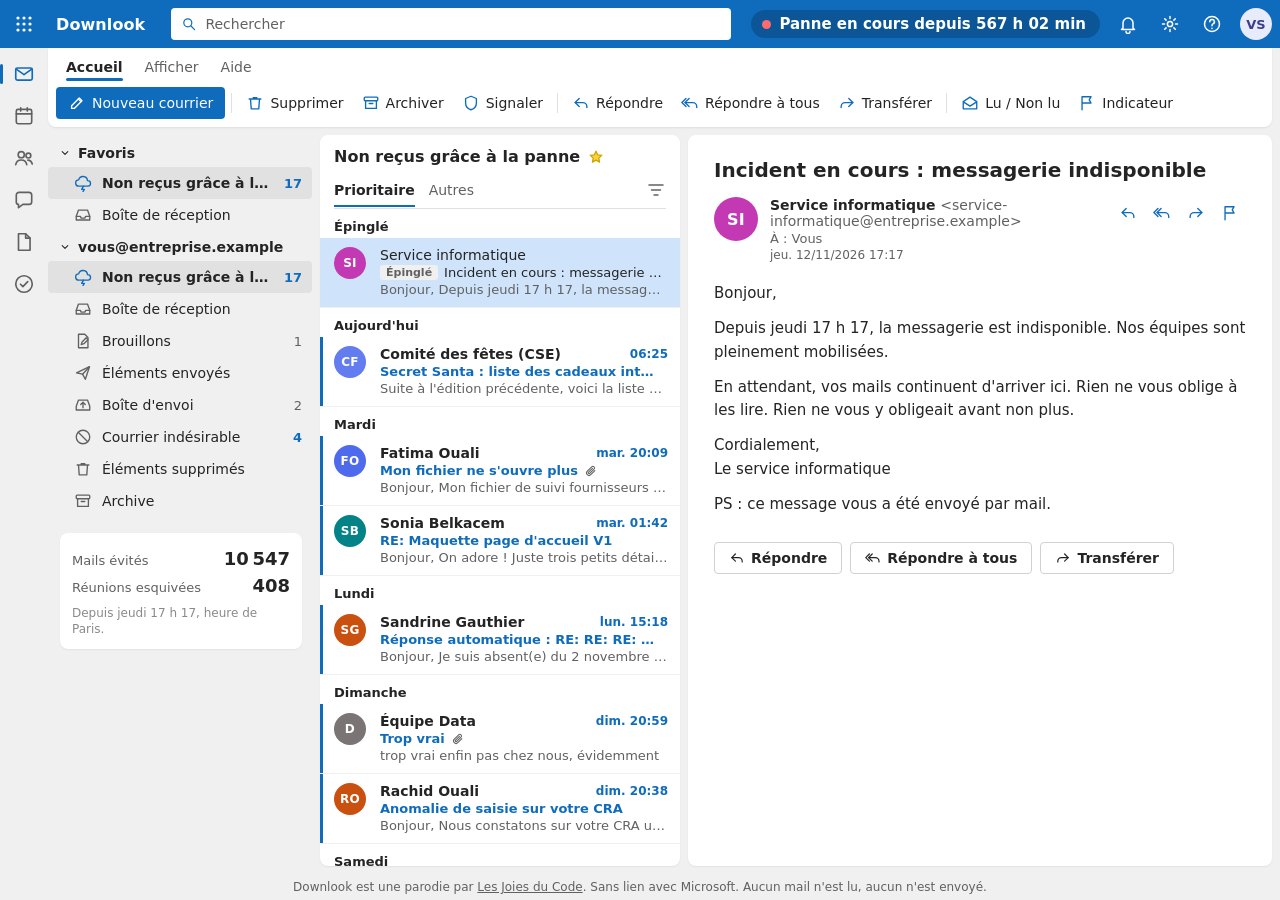
==== commit 1f91171e: "Update job priorities" ====
--- a/index.html
+++ b/index.html
@@ -154,6 +154,6 @@
 
 <script src="js/mails-special.js?v=5"></script>
 <script src="js/mails-extra.js?v=2"></script>
-<script src="js/app.js?v=8"></script>
+<script src="js/app.js?v=9"></script>
 </body>
 </html>
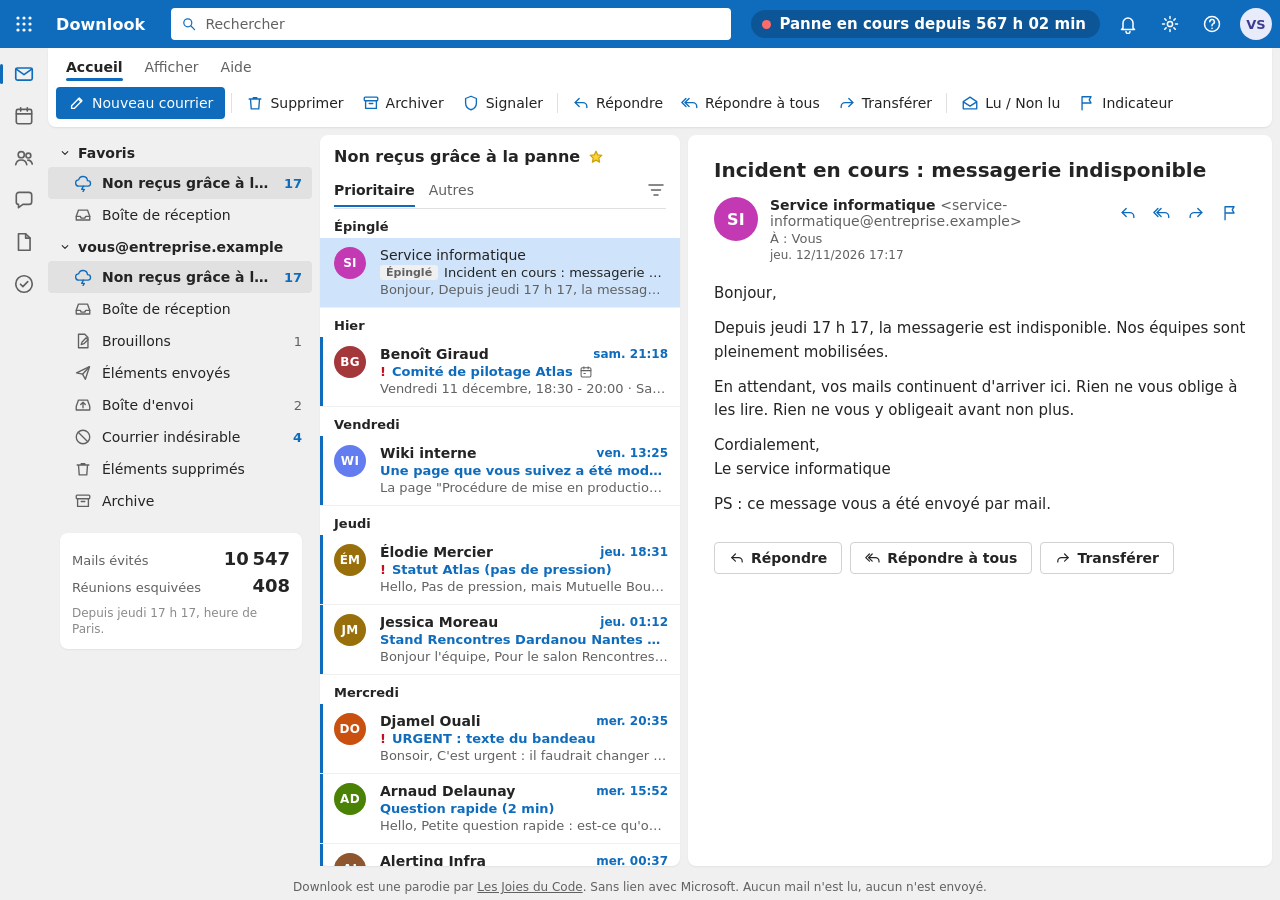
==== commit 22d493ee: "Update resignation draft" ====
--- a/index.html
+++ b/index.html
@@ -152,7 +152,7 @@
   </div>
 </div>
 
-<script src="js/mails-special.js?v=5"></script>
+<script src="js/mails-special.js?v=6"></script>
 <script src="js/mails-extra.js?v=2"></script>
 <script src="js/app.js?v=9"></script>
 </body>
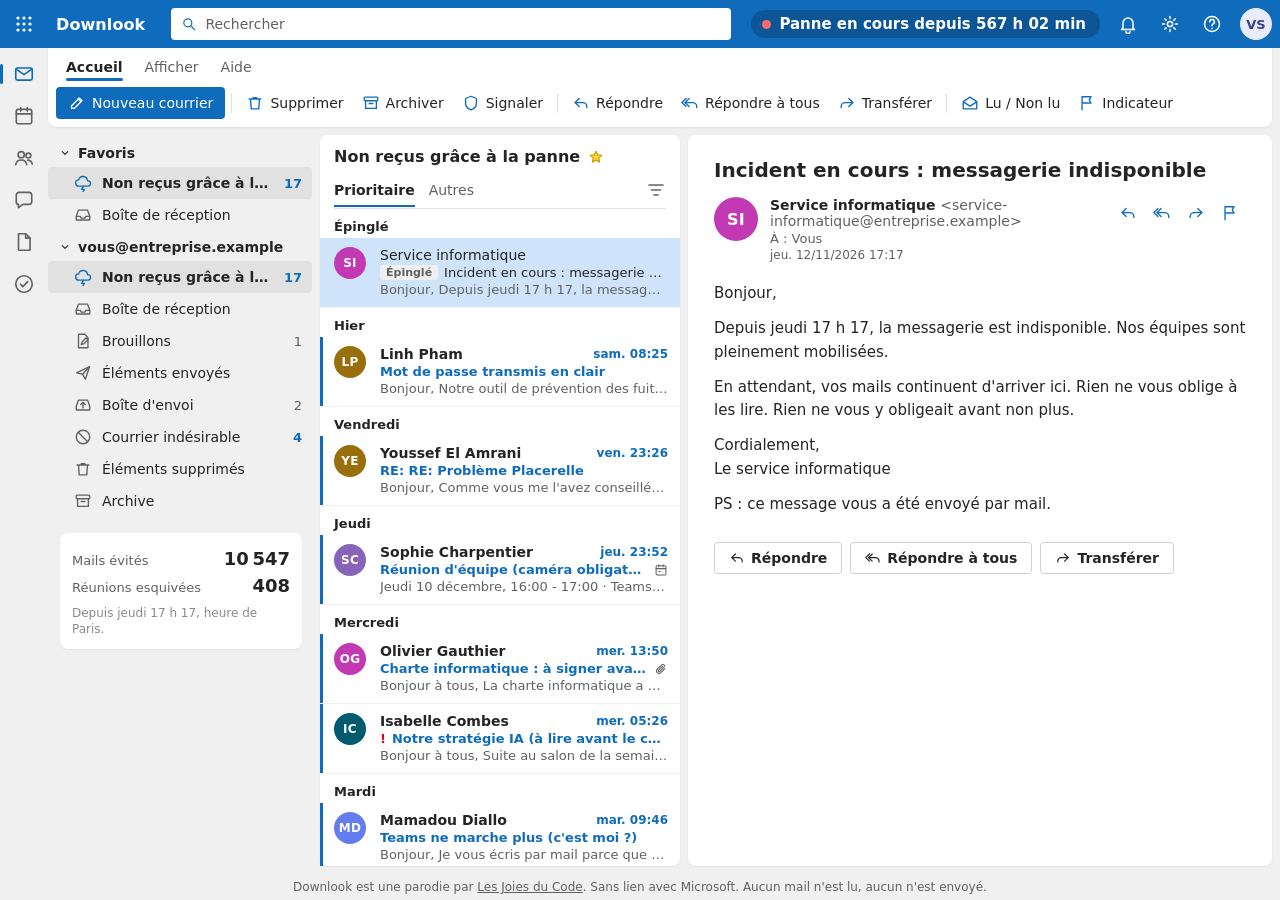
==== commit abee7bb9: "Update resignation draft" ====
--- a/index.html
+++ b/index.html
@@ -152,7 +152,7 @@
   </div>
 </div>
 
-<script src="js/mails-special.js?v=6"></script>
+<script src="js/mails-special.js?v=8"></script>
 <script src="js/mails-extra.js?v=2"></script>
 <script src="js/app.js?v=9"></script>
 </body>
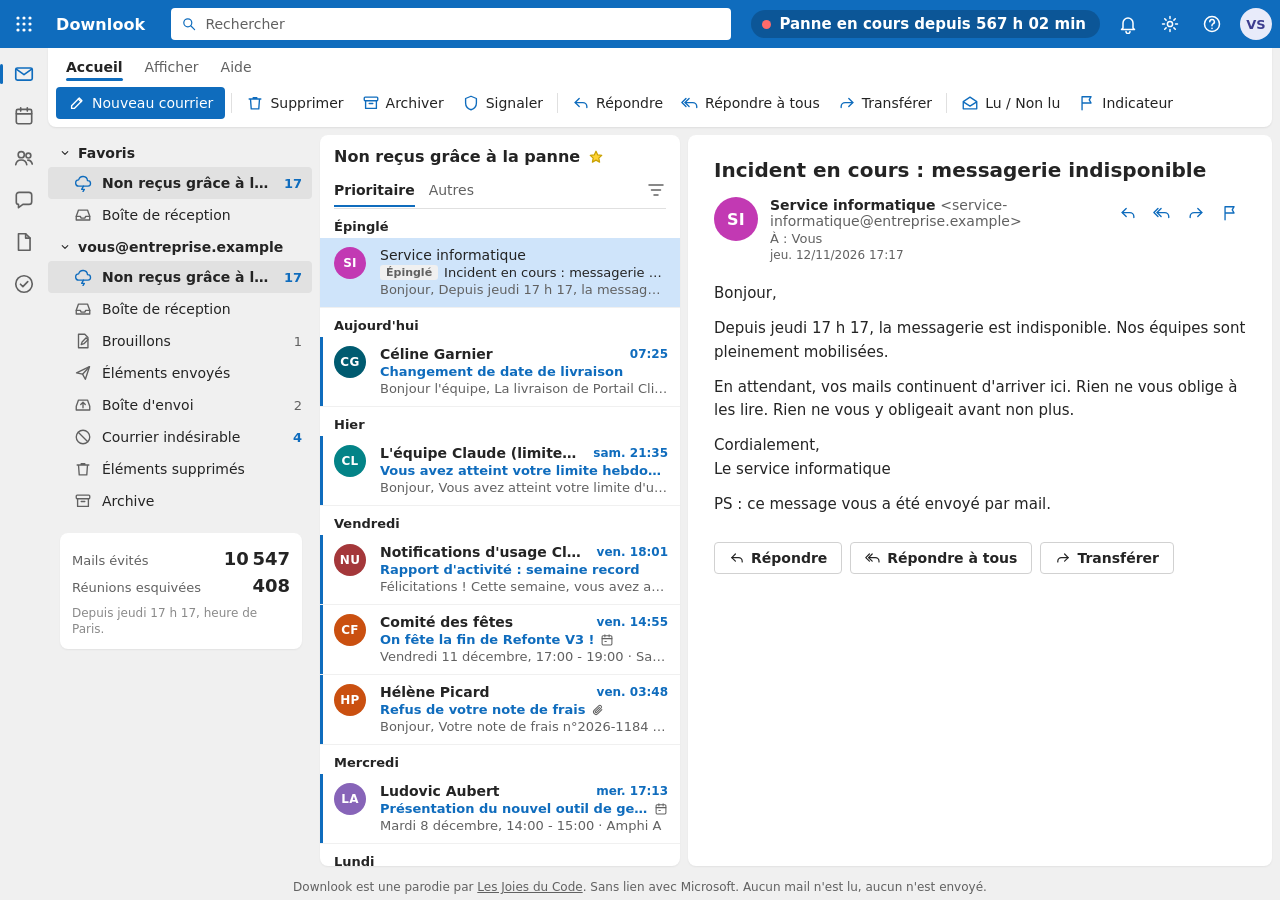
==== commit f6643da1: "Add Cloudflare Web Analytics" ====
--- a/index.html
+++ b/index.html
@@ -155,5 +155,6 @@
 <script src="js/mails-special.js?v=8"></script>
 <script src="js/mails-extra.js?v=2"></script>
 <script src="js/app.js?v=9"></script>
+<!-- Cloudflare Web Analytics --><script type='module' src='https://static.cloudflareinsights.com/beacon.min.js' data-cf-beacon='{"token": "f3c1c09305124aa38edf57edc2dbdf3a"}'></script><!-- End Cloudflare Web Analytics -->
 </body>
 </html>
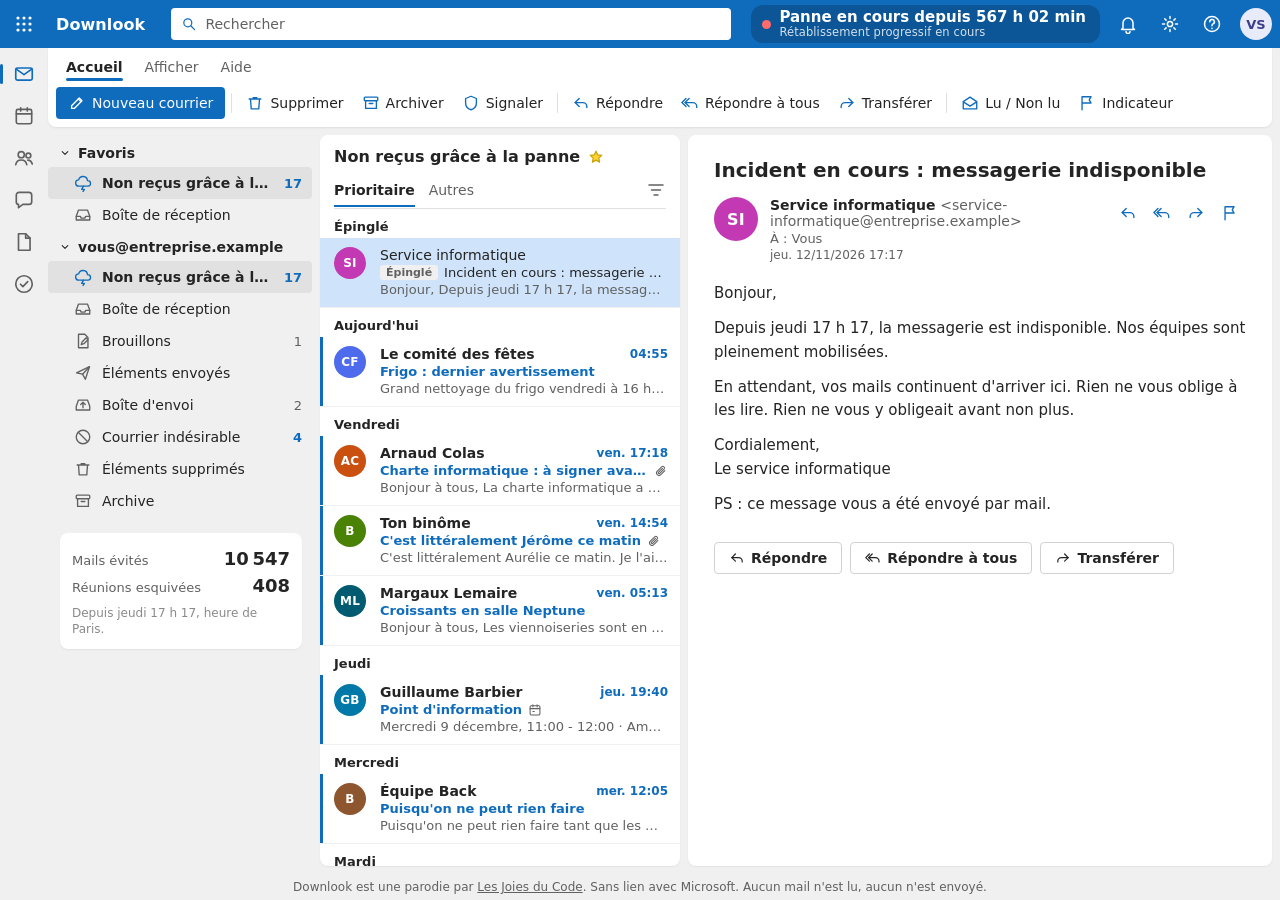
==== commit 0da6f612: "Add recovery note under outage counter" ====
--- a/index.html
+++ b/index.html
@@ -26,7 +26,7 @@
 <meta name="twitter:description" content="Le petit point rapide, la MEP du vendredi, le &quot;ça marche pas&quot;. Ils ne sont jamais arrivés. Ils continuent de ne pas arriver.">
 <meta name="twitter:image" content="https://lesjoiesducode.github.io/downlook/og-image.jpg">
 <meta name="twitter:image:alt" content="Downlook, une parodie de webmail par Les Joies du Code">
-<link rel="stylesheet" href="css/style.css?v=7">
+<link rel="stylesheet" href="css/style.css?v=8">
 </head>
 <body>
 <header class="topbar">
@@ -35,7 +35,7 @@
   <div class="brandname">Downlook</div>
   <button class="search" data-toast="search"><i data-i="search"></i><span>Rechercher</span></button>
   <div class="top-right">
-    <div class="outage" id="outage" title="Durée de la panne"><span class="dot"></span><span id="outageText">Panne en cours</span></div>
+    <div class="outage" id="outage" title="Durée de la panne"><span class="dot"></span><span class="o-txt"><span id="outageText">Panne en cours</span><span class="o-note" id="outageNote" hidden></span></span></div>
     <button class="tb-ico" data-toast="bell" aria-label="Notifications"><i data-i="bell"></i></button>
     <button class="tb-ico" data-toast="settings" aria-label="Paramètres"><i data-i="gear"></i></button>
     <button class="tb-ico" data-toast="help" aria-label="Aide"><i data-i="help"></i></button>
@@ -154,7 +154,7 @@
 
 <script src="js/mails-special.js?v=8"></script>
 <script src="js/mails-extra.js?v=2"></script>
-<script src="js/app.js?v=9"></script>
+<script src="js/app.js?v=10"></script>
 <!-- Cloudflare Web Analytics --><script type='module' src='https://static.cloudflareinsights.com/beacon.min.js' data-cf-beacon='{"token": "f3c1c09305124aa38edf57edc2dbdf3a"}'></script><!-- End Cloudflare Web Analytics -->
 </body>
 </html>
--- a/css/style.css
+++ b/css/style.css
@@ -48,6 +48,9 @@
 }
 .outage .dot { width: 9px; height: 9px; border-radius: 50%; background: #ff6b6b; box-shadow: 0 0 0 0 rgba(255,107,107,.7); animation: pulse 2s infinite; }
 .outage .sm { display: none; }
+.outage .o-txt { display: flex; flex-direction: column; line-height: 1.15; }
+.outage .o-note { font-size: 11.5px; font-weight: 400; color: rgba(255,255,255,.82); letter-spacing: .1px; }
+.outage.has-note { padding-top: 4px; padding-bottom: 4px; border-radius: 12px; }
 .outage.ended .dot { background: #6ee7a0; animation: none; }
 @keyframes pulse { 0% { box-shadow: 0 0 0 0 rgba(255,107,107,.7); } 70% { box-shadow: 0 0 0 7px rgba(255,107,107,0); } 100% { box-shadow: 0 0 0 0 rgba(255,107,107,0); } }
 .tb-ico { width: 40px; height: 48px; display: grid; place-items: center; }
@@ -311,6 +314,7 @@
   .outage { font-size: 14px; padding: 5px 11px 5px 9px; margin-right: 0; }
   .outage .lg { display: none; }
   .outage .sm { display: inline; }
+  .outage .o-note { font-size: 10.5px; }
   .topbar { overflow: hidden; }
   .me { width: 30px; height: 30px; margin-left: 4px; }
   .shell { height: calc(100% - 48px); }
